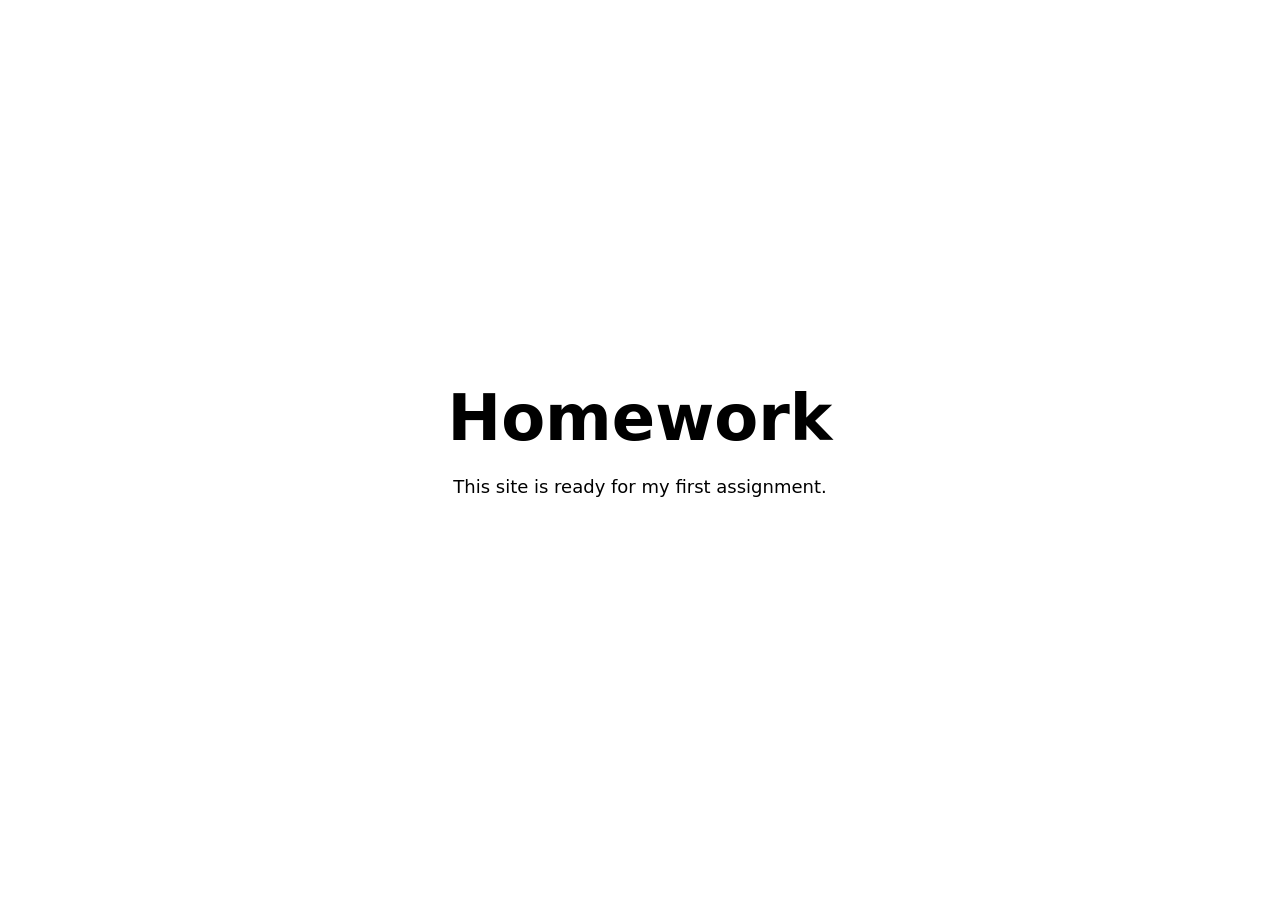
==== index.html @ d4372490 "Deploy site with GitHub Pages" ====
<!doctype html>
<html lang="en">
  <head>
    <meta charset="utf-8" />
    <meta name="viewport" content="width=device-width, initial-scale=1" />
    <title>Homework</title>
    <style>
      :root { color-scheme: light dark; }
      body {
        align-items: center;
        background: Canvas;
        color: CanvasText;
        display: flex;
        font-family: system-ui, sans-serif;
        justify-content: center;
        margin: 0;
        min-height: 100vh;
      }
      main { max-width: 38rem; padding: 2rem; text-align: center; }
      h1 { font-size: clamp(2rem, 8vw, 4rem); margin: 0; }
      p { font-size: 1.125rem; line-height: 1.6; }
    </style>
  </head>
  <body>
    <main>
      <h1>Homework</h1>
      <p>This site is ready for my first assignment.</p>
    </main>
  </body>
</html>
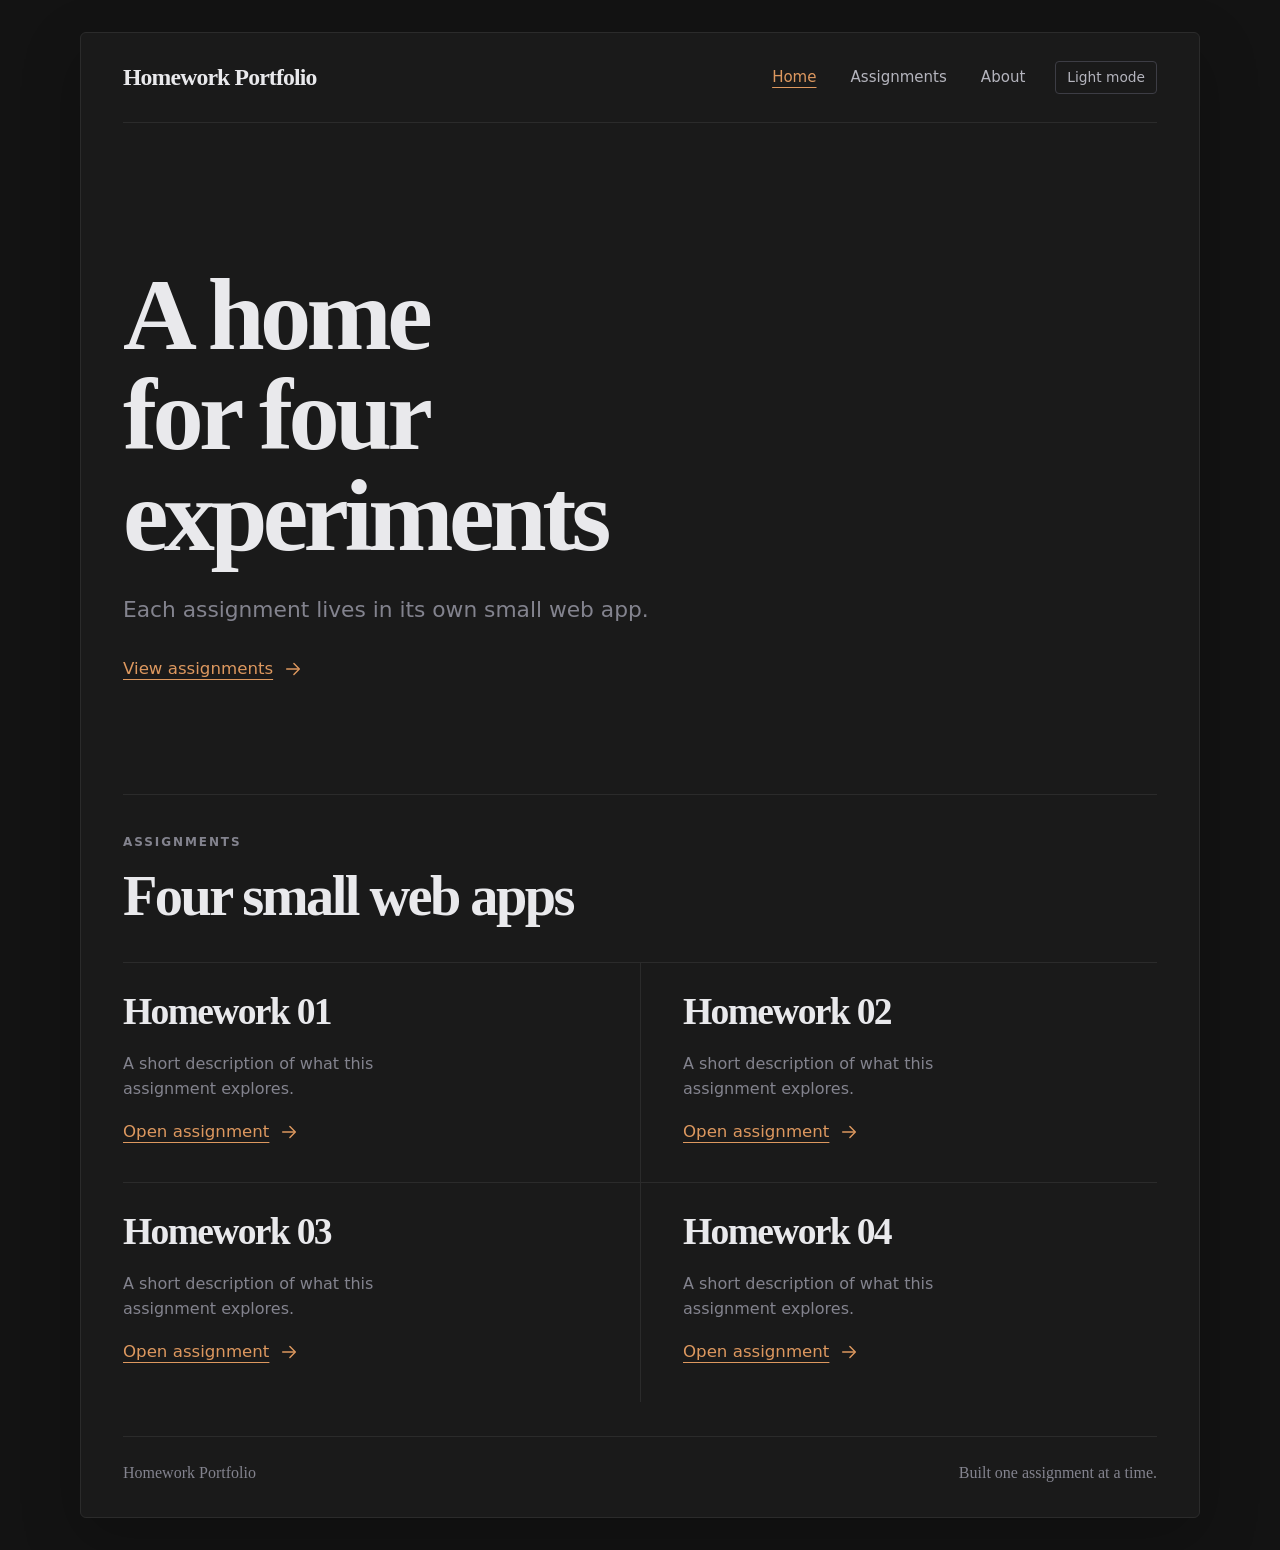
==== commit 92954f63: "Create homework portfolio shell" ====
--- a/index.html
+++ b/index.html
@@ -3,28 +3,162 @@
   <head>
     <meta charset="utf-8" />
     <meta name="viewport" content="width=device-width, initial-scale=1" />
-    <title>Homework</title>
-    <style>
-      :root { color-scheme: light dark; }
-      body {
-        align-items: center;
-        background: Canvas;
-        color: CanvasText;
-        display: flex;
-        font-family: system-ui, sans-serif;
-        justify-content: center;
-        margin: 0;
-        min-height: 100vh;
-      }
-      main { max-width: 38rem; padding: 2rem; text-align: center; }
-      h1 { font-size: clamp(2rem, 8vw, 4rem); margin: 0; }
-      p { font-size: 1.125rem; line-height: 1.6; }
-    </style>
+    <meta
+      name="description"
+      content="A portfolio of four small homework web apps."
+    />
+    <title>Homework Portfolio</title>
+    <script>
+      (() => {
+        try {
+          if (localStorage.getItem("homework-theme") === "light") {
+            document.documentElement.dataset.theme = "light";
+          }
+        } catch {
+          // Private browsing and blocked storage should keep the dark default.
+        }
+      })();
+    </script>
+    <link rel="stylesheet" href="styles.css" />
   </head>
   <body>
-    <main>
-      <h1>Homework</h1>
-      <p>This site is ready for my first assignment.</p>
-    </main>
+    <div class="site-shell">
+      <header class="site-header" id="top">
+        <a class="wordmark" href="#top">Homework Portfolio</a>
+
+        <div class="header-actions">
+          <nav class="desktop-nav" aria-label="Primary navigation">
+            <a class="nav-link" href="#top" aria-current="page">Home</a>
+            <a class="nav-link" href="#assignments">Assignments</a>
+            <a class="nav-link" href="#about">About</a>
+          </nav>
+
+          <button class="theme-toggle" id="theme-toggle" type="button" aria-pressed="false">
+            Light mode
+          </button>
+
+          <details class="mobile-nav">
+            <summary aria-label="Open navigation">
+              <span class="menu-icon" aria-hidden="true">
+                <span></span>
+                <span></span>
+                <span></span>
+              </span>
+            </summary>
+            <nav class="mobile-menu" aria-label="Mobile navigation">
+              <a class="nav-link" href="#top">Home</a>
+              <a class="nav-link" href="#assignments">Assignments</a>
+              <a class="nav-link" href="#about">About</a>
+            </nav>
+          </details>
+        </div>
+      </header>
+
+      <main>
+        <section class="hero" aria-labelledby="hero-title">
+          <div class="hero-copy">
+            <h1 id="hero-title">A home for four experiments</h1>
+            <p>Each assignment lives in its own small web app.</p>
+            <a class="text-link" href="#assignments">
+              <span>View assignments</span>
+              <svg class="arrow" viewBox="0 0 20 20" aria-hidden="true" focusable="false">
+                <path d="M3 10h13" />
+                <path d="m11 4 6 6-6 6" />
+              </svg>
+            </a>
+          </div>
+
+        </section>
+
+        <section class="assignments" id="assignments" aria-labelledby="assignments-title">
+          <p class="section-label">Assignments</p>
+          <h2 id="assignments-title">Four small web apps</h2>
+
+          <div class="assignment-grid">
+            <article class="assignment">
+              <h3>Homework 01</h3>
+              <p>A short description of what this assignment explores.</p>
+              <a class="text-link" href="assignment-01/index.html">
+                <span>Open assignment</span>
+                <svg class="arrow" viewBox="0 0 20 20" aria-hidden="true" focusable="false">
+                  <path d="M3 10h13" />
+                  <path d="m11 4 6 6-6 6" />
+                </svg>
+              </a>
+            </article>
+
+            <article class="assignment">
+              <h3>Homework 02</h3>
+              <p>A short description of what this assignment explores.</p>
+              <a class="text-link" href="assignment-02/index.html">
+                <span>Open assignment</span>
+                <svg class="arrow" viewBox="0 0 20 20" aria-hidden="true" focusable="false">
+                  <path d="M3 10h13" />
+                  <path d="m11 4 6 6-6 6" />
+                </svg>
+              </a>
+            </article>
+
+            <article class="assignment">
+              <h3>Homework 03</h3>
+              <p>A short description of what this assignment explores.</p>
+              <a class="text-link" href="assignment-03/index.html">
+                <span>Open assignment</span>
+                <svg class="arrow" viewBox="0 0 20 20" aria-hidden="true" focusable="false">
+                  <path d="M3 10h13" />
+                  <path d="m11 4 6 6-6 6" />
+                </svg>
+              </a>
+            </article>
+
+            <article class="assignment">
+              <h3>Homework 04</h3>
+              <p>A short description of what this assignment explores.</p>
+              <a class="text-link" href="assignment-04/index.html">
+                <span>Open assignment</span>
+                <svg class="arrow" viewBox="0 0 20 20" aria-hidden="true" focusable="false">
+                  <path d="M3 10h13" />
+                  <path d="m11 4 6 6-6 6" />
+                </svg>
+              </a>
+            </article>
+          </div>
+        </section>
+      </main>
+
+      <footer class="site-footer" id="about">
+        <p>Homework Portfolio</p>
+        <p>Built one assignment at a time.</p>
+      </footer>
+    </div>
+    <script>
+      (() => {
+        const root = document.documentElement;
+        const toggle = document.querySelector("#theme-toggle");
+        if (!(toggle instanceof HTMLButtonElement)) return;
+
+        const renderTheme = () => {
+          const light = root.dataset.theme === "light";
+          toggle.textContent = light ? "Dark mode" : "Light mode";
+          toggle.setAttribute("aria-pressed", String(light));
+          toggle.setAttribute("aria-label", light ? "Switch to dark mode" : "Switch to light mode");
+          toggle.title = light ? "Switch to dark mode" : "Switch to light mode";
+        };
+
+        toggle.addEventListener("click", () => {
+          const light = root.dataset.theme !== "light";
+          if (light) {
+            root.dataset.theme = "light";
+            try { localStorage.setItem("homework-theme", "light"); } catch {}
+          } else {
+            root.removeAttribute("data-theme");
+            try { localStorage.removeItem("homework-theme"); } catch {}
+          }
+          renderTheme();
+        });
+
+        renderTheme();
+      })();
+    </script>
   </body>
 </html>
--- a/styles.css
+++ b/styles.css
@@ -0,0 +1,371 @@
+:root {
+  color-scheme: dark;
+  --bg: #131313;
+  --surface: #1a1a1a;
+  --surface-2: #171717;
+  --ink: #e9e9ec;
+  --ink-2: #b4b4bd;
+  --muted: #83838e;
+  --line: #2b2b2b;
+  --line-strong: #3d3d45;
+  --accent: #dd985f;
+  --accent-dark: #edaa70;
+  --accent-soft: #222425;
+  --shell-shadow: 0 20px 60px rgba(0, 0, 0, 0.22);
+  --serif: Georgia, "Times New Roman", serif;
+  --sans: Inter, ui-sans-serif, system-ui, -apple-system, BlinkMacSystemFont,
+    "Segoe UI", sans-serif;
+  --radius: 4px;
+}
+
+:root[data-theme="light"] {
+  color-scheme: light;
+  --bg: #f7f7f6;
+  --surface: #ffffff;
+  --surface-2: #fbfbfa;
+  --ink: #17171a;
+  --ink-2: #4a4a52;
+  --muted: #82828c;
+  --line: #e3e3e0;
+  --line-strong: #c9c9c4;
+  --accent: #7c6450;
+  --accent-dark: #624d3e;
+  --accent-soft: #f1eae2;
+  --shell-shadow: 0 20px 60px rgba(20, 35, 60, 0.06);
+}
+
+* {
+  box-sizing: border-box;
+}
+
+html {
+  scroll-behavior: smooth;
+}
+
+body {
+  background: var(--bg);
+  color: var(--ink);
+  font-family: var(--sans);
+  line-height: 1.5;
+  margin: 0;
+}
+
+a {
+  color: inherit;
+}
+
+.site-shell {
+  background: var(--surface);
+  border: 1px solid var(--line);
+  border-radius: 6px;
+  box-shadow: var(--shell-shadow);
+  margin: 32px auto;
+  max-width: 1120px;
+  overflow: hidden;
+  padding: 0 42px;
+  width: calc(100% - 32px);
+}
+
+.site-header {
+  align-items: center;
+  border-bottom: 1px solid var(--line);
+  display: flex;
+  justify-content: space-between;
+  min-height: 90px;
+}
+
+.wordmark {
+  color: var(--ink);
+  font-family: var(--serif);
+  font-size: 1.48rem;
+  font-weight: 700;
+  flex-shrink: 0;
+  letter-spacing: -0.035em;
+  text-decoration: none;
+  white-space: nowrap;
+}
+
+.desktop-nav,
+.mobile-menu {
+  align-items: center;
+  display: flex;
+  gap: 34px;
+}
+
+.header-actions {
+  align-items: center;
+  display: flex;
+  flex-shrink: 0;
+  gap: 30px;
+}
+
+.nav-link {
+  color: var(--ink-2);
+  font-size: 0.94rem;
+  text-decoration: none;
+  transition: color 160ms ease;
+}
+
+.nav-link:hover,
+.nav-link:focus-visible,
+.nav-link[aria-current="page"] {
+  color: var(--accent);
+}
+
+.theme-toggle {
+  appearance: none;
+  background: transparent;
+  border: 1px solid var(--line-strong);
+  border-radius: var(--radius);
+  color: var(--ink-2);
+  cursor: pointer;
+  font: inherit;
+  font-size: 0.86rem;
+  min-height: 32px;
+  padding: 5px 11px;
+  transition: border-color 160ms ease, color 160ms ease, background 160ms ease;
+  white-space: nowrap;
+}
+
+.theme-toggle:hover,
+.theme-toggle:focus-visible {
+  background: var(--accent-soft);
+  border-color: var(--accent);
+  color: var(--accent);
+}
+
+.nav-link[aria-current="page"] {
+  text-decoration: underline;
+  text-decoration-thickness: 1px;
+  text-underline-offset: 5px;
+}
+
+.mobile-nav {
+  display: none;
+  position: relative;
+}
+
+.mobile-nav summary {
+  cursor: pointer;
+  list-style: none;
+}
+
+.mobile-nav summary::-webkit-details-marker {
+  display: none;
+}
+
+.menu-icon {
+  display: grid;
+  gap: 4px;
+  padding: 8px 0 8px 8px;
+}
+
+.menu-icon span {
+  background: var(--muted);
+  display: block;
+  height: 1px;
+  width: 21px;
+}
+
+.mobile-menu {
+  align-items: flex-start;
+  background: var(--surface);
+  border: 1px solid var(--line);
+  border-radius: var(--radius);
+  box-shadow: var(--shell-shadow);
+  flex-direction: column;
+  gap: 14px;
+  padding: 16px 18px;
+  position: absolute;
+  right: 0;
+  top: 42px;
+  width: 180px;
+  z-index: 2;
+}
+
+.hero {
+  border-bottom: 1px solid var(--line);
+  padding: clamp(90px, 12vw, 142px) 0 clamp(86px, 10vw, 112px);
+}
+
+.hero-copy h1,
+.assignments h2,
+.assignment h3 {
+  font-family: var(--serif);
+  font-weight: 700;
+  letter-spacing: -0.045em;
+  margin: 0;
+}
+
+.hero-copy h1 {
+  font-size: clamp(3.8rem, 8vw, 7rem);
+  line-height: 0.98;
+  max-width: 8.5ch;
+}
+
+.hero-copy > p {
+  color: var(--muted);
+  font-size: clamp(1.12rem, 1.7vw, 1.38rem);
+  margin: 28px 0 30px;
+  max-width: 34rem;
+}
+
+.text-link {
+  align-items: center;
+  color: var(--accent);
+  display: inline-flex;
+  font-size: 1.04rem;
+  gap: 11px;
+  text-decoration: underline;
+  text-decoration-thickness: 1px;
+  text-underline-offset: 5px;
+  transition: color 160ms ease, gap 160ms ease;
+}
+
+.text-link:hover,
+.text-link:focus-visible {
+  color: var(--accent-dark);
+  gap: 14px;
+}
+
+.arrow {
+  fill: none;
+  height: 18px;
+  stroke: currentColor;
+  stroke-linecap: round;
+  stroke-linejoin: round;
+  stroke-width: 1.6;
+  width: 18px;
+}
+
+.assignments {
+  padding: 38px 0 18px;
+}
+
+.section-label {
+  color: var(--muted);
+  font-size: 0.75rem;
+  font-weight: 700;
+  letter-spacing: 0.16em;
+  margin: 0 0 16px;
+  text-transform: uppercase;
+}
+
+.assignments h2 {
+  font-size: clamp(2.3rem, 4.4vw, 3.55rem);
+  line-height: 1.05;
+}
+
+.assignment-grid {
+  display: grid;
+  grid-template-columns: repeat(2, minmax(0, 1fr));
+  margin-top: 36px;
+}
+
+.assignment {
+  border-top: 1px solid var(--line);
+  min-height: 220px;
+  padding: 28px 34px 36px 0;
+}
+
+.assignment:nth-child(even) {
+  border-left: 1px solid var(--line);
+  padding-left: 42px;
+  padding-right: 0;
+}
+
+.assignment h3 {
+  font-size: clamp(1.8rem, 3.2vw, 2.35rem);
+  line-height: 1.1;
+}
+
+.assignment p {
+  color: var(--muted);
+  font-size: 1rem;
+  line-height: 1.55;
+  margin: 20px 0 18px;
+  max-width: 19rem;
+}
+
+.site-footer {
+  border-top: 1px solid var(--line);
+  color: var(--muted);
+  display: flex;
+  font-family: var(--serif);
+  font-size: 1rem;
+  justify-content: space-between;
+  margin-top: 16px;
+  padding: 24px 0 32px;
+}
+
+.site-footer p {
+  margin: 0;
+}
+
+:focus-visible {
+  outline: 3px solid color-mix(in srgb, var(--accent) 40%, transparent);
+  outline-offset: 4px;
+}
+
+@media (max-width: 720px) {
+  .site-shell {
+    margin: 12px auto;
+    padding: 0 20px;
+    width: calc(100% - 24px);
+  }
+
+  .site-header {
+    min-height: 74px;
+  }
+
+  .wordmark {
+    font-size: 1.3rem;
+  }
+
+  .header-actions {
+    gap: 12px;
+  }
+
+  .desktop-nav {
+    display: none;
+  }
+
+  .mobile-nav {
+    display: block;
+  }
+
+  .hero {
+    display: block;
+    padding: 64px 0 62px;
+  }
+
+  .hero-copy h1 {
+    font-size: clamp(2.8rem, 12vw, 4.6rem);
+    max-width: none;
+  }
+
+  .hero-copy > p {
+    font-size: 1.08rem;
+    margin: 24px 0 28px;
+  }
+
+  .assignment-grid {
+    grid-template-columns: 1fr;
+  }
+
+  .assignment,
+  .assignment:nth-child(even) {
+    min-height: auto;
+    padding: 26px 0 32px;
+  }
+
+  .assignment:nth-child(even) {
+    border-left: 0;
+  }
+
+  .site-footer {
+    align-items: flex-start;
+    flex-direction: column;
+    gap: 4px;
+  }
+}
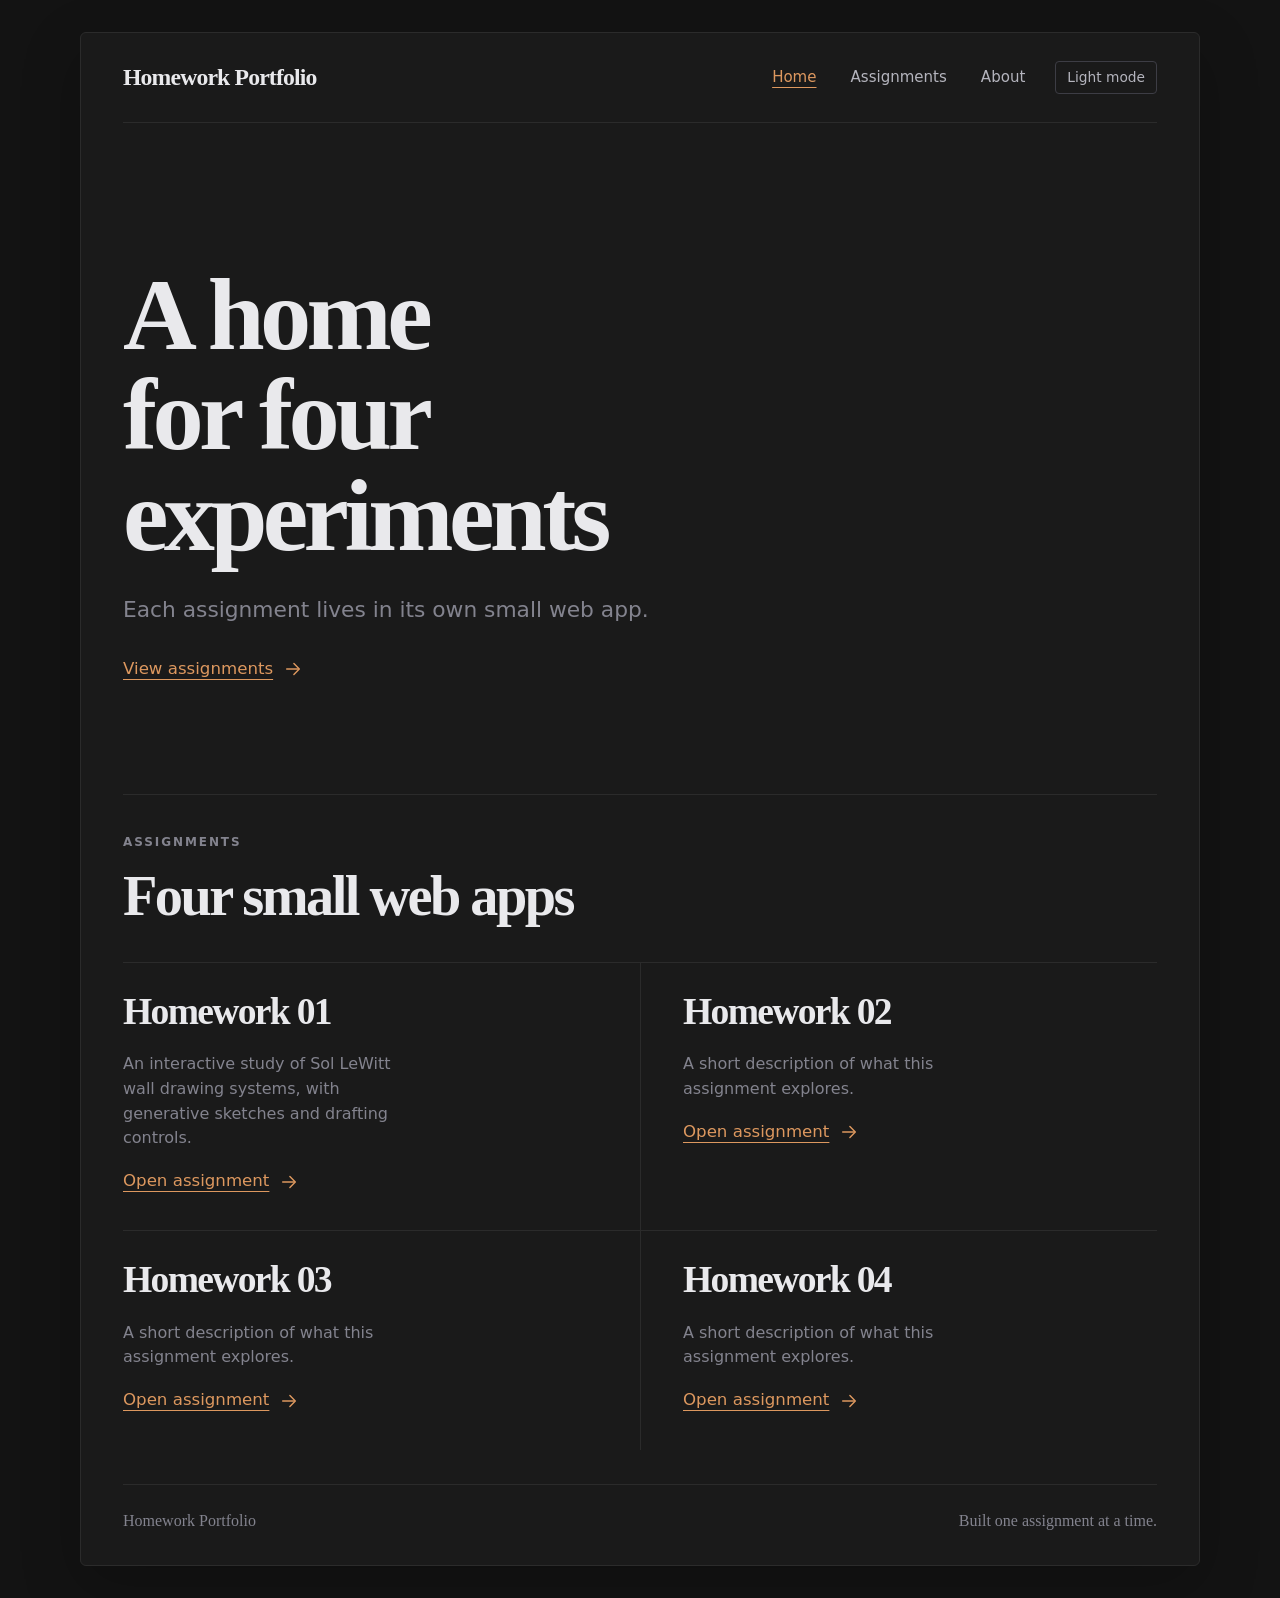
==== commit c1f3b393: "Integrate Sol LeWitt homework 01" ====
--- a/index.html
+++ b/index.html
@@ -77,7 +77,7 @@
           <div class="assignment-grid">
             <article class="assignment">
               <h3>Homework 01</h3>
-              <p>A short description of what this assignment explores.</p>
+              <p>An interactive study of Sol LeWitt wall drawing systems, with generative sketches and drafting controls.</p>
               <a class="text-link" href="assignment-01/index.html">
                 <span>Open assignment</span>
                 <svg class="arrow" viewBox="0 0 20 20" aria-hidden="true" focusable="false">
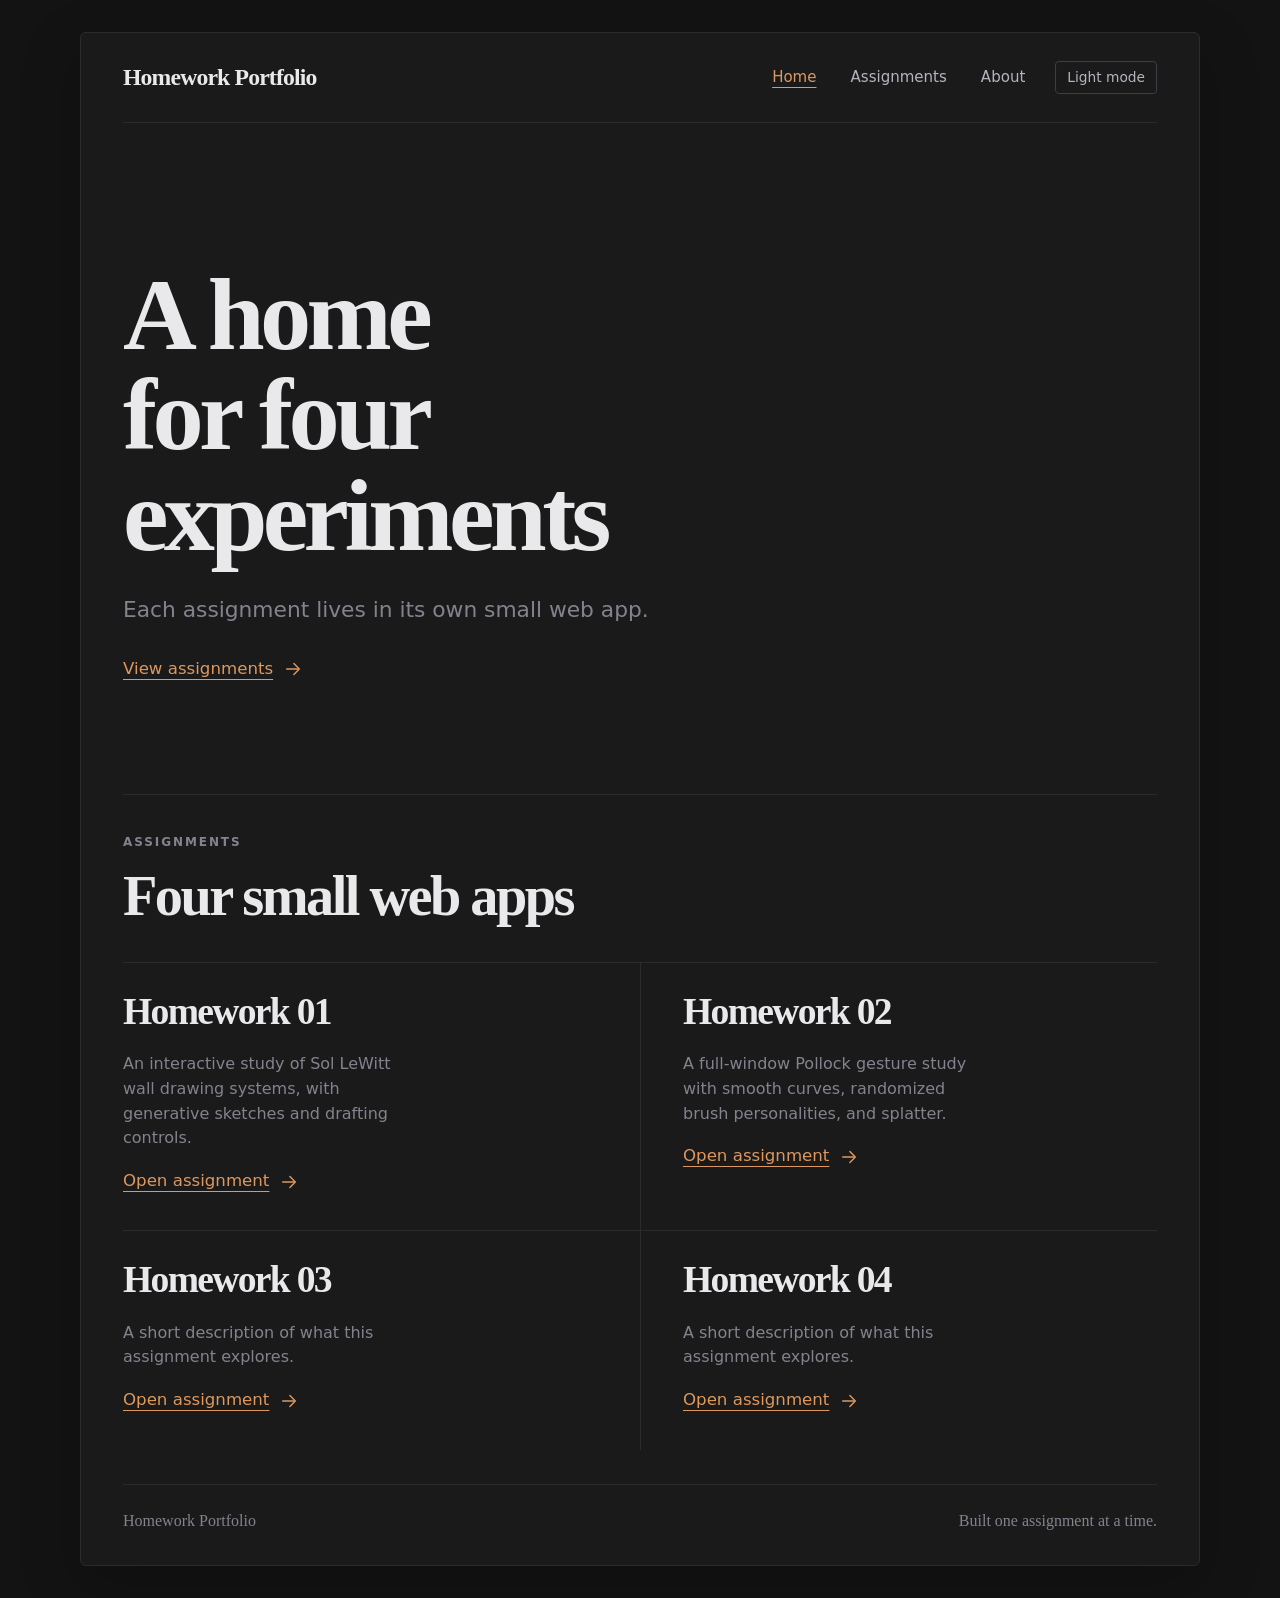
==== commit 29416c1a: "Integrate homework 02 into portfolio" ====
--- a/index.html
+++ b/index.html
@@ -89,7 +89,7 @@
 
             <article class="assignment">
               <h3>Homework 02</h3>
-              <p>A short description of what this assignment explores.</p>
+              <p>A full-window Pollock gesture study with smooth curves, randomized brush personalities, and splatter.</p>
               <a class="text-link" href="assignment-02/index.html">
                 <span>Open assignment</span>
                 <svg class="arrow" viewBox="0 0 20 20" aria-hidden="true" focusable="false">
